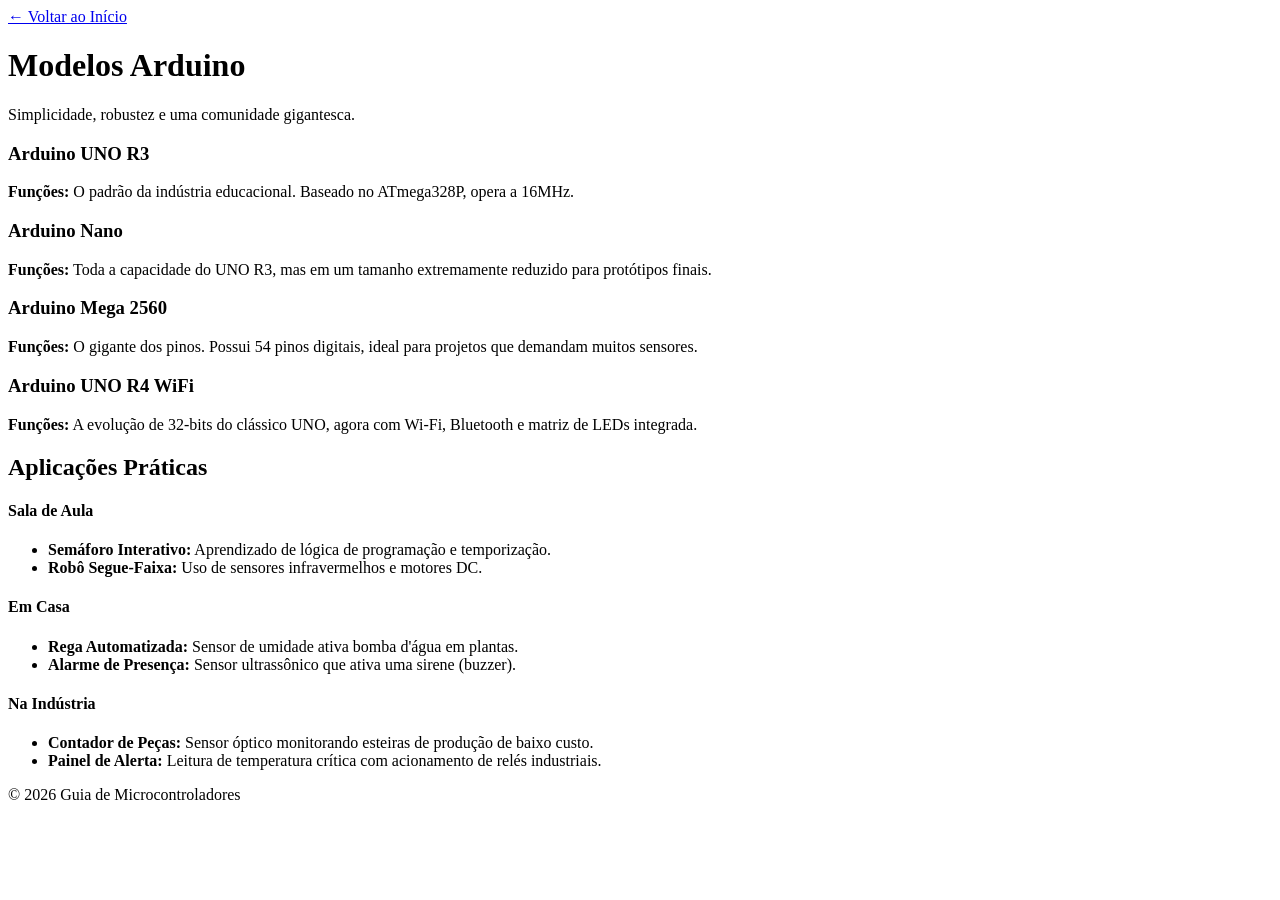
==== arduino.html @ 245a1dcb "Primeiro commit: Site de Microcontroladores estruturado" ====
<!DOCTYPE html>
<html lang="pt-BR">
<head>
    <meta charset="UTF-8">
    <meta name="viewport" content="width=device-width, initial-scale=1.0">
    <title>Modelos Arduino</title>
    <link rel="stylesheet" href="css/style.css">
</head>
<body>
    <header>
        <div class="container">
            <a href="index.html" class="btn-back">← Voltar ao Início</a>
            <h1>Modelos Arduino</h1>
            <p>Simplicidade, robustez e uma comunidade gigantesca.</p>
        </div>
    </header>

    <main class="container">
        <section class="modelos-grid">
            <div class="modelo-item">
                <h3>Arduino UNO R3</h3>
                <p><strong>Funções:</strong> O padrão da indústria educacional. Baseado no ATmega328P, opera a 16MHz.</p>
            </div>
            <div class="modelo-item">
                <h3>Arduino Nano</h3>
                <p><strong>Funções:</strong> Toda a capacidade do UNO R3, mas em um tamanho extremamente reduzido para protótipos finais.</p>
            </div>
            <div class="modelo-item">
                <h3>Arduino Mega 2560</h3>
                <p><strong>Funções:</strong> O gigante dos pinos. Possui 54 pinos digitais, ideal para projetos que demandam muitos sensores.</p>
            </div>
            <div class="modelo-item">
                <h3>Arduino UNO R4 WiFi</h3>
                <p><strong>Funções:</strong> A evolução de 32-bits do clássico UNO, agora com Wi-Fi, Bluetooth e matriz de LEDs integrada.</p>
            </div>
        </section>

        <h2 class="section-title">Aplicações Práticas</h2>
        <section class="aplicacoes-grid">
            <div class="app-card aula">
                <h4>Sala de Aula</h4>
                <ul>
                    <li><strong>Semáforo Interativo:</strong> Aprendizado de lógica de programação e temporização.</li>
                    <li><strong>Robô Segue-Faixa:</strong> Uso de sensores infravermelhos e motores DC.</li>
                </ul>
            </div>
            <div class="app-card casa">
                <h4>Em Casa</h4>
                <ul>
                    <li><strong>Rega Automatizada:</strong> Sensor de umidade ativa bomba d'água em plantas.</li>
                    <li><strong>Alarme de Presença:</strong> Sensor ultrassônico que ativa uma sirene (buzzer).</li>
                </ul>
            </div>
            <div class="app-card industria">
                <h4>Na Indústria</h4>
                <ul>
                    <li><strong>Contador de Peças:</strong> Sensor óptico monitorando esteiras de produção de baixo custo.</li>
                    <li><strong>Painel de Alerta:</strong> Leitura de temperatura crítica com acionamento de relés industriais.</li>
                </ul>
            </div>
        </section>
    </main>

    <footer>
        <p>&copy; 2026 Guia de Microcontroladores</p>
    </footer>
</body>
</html>
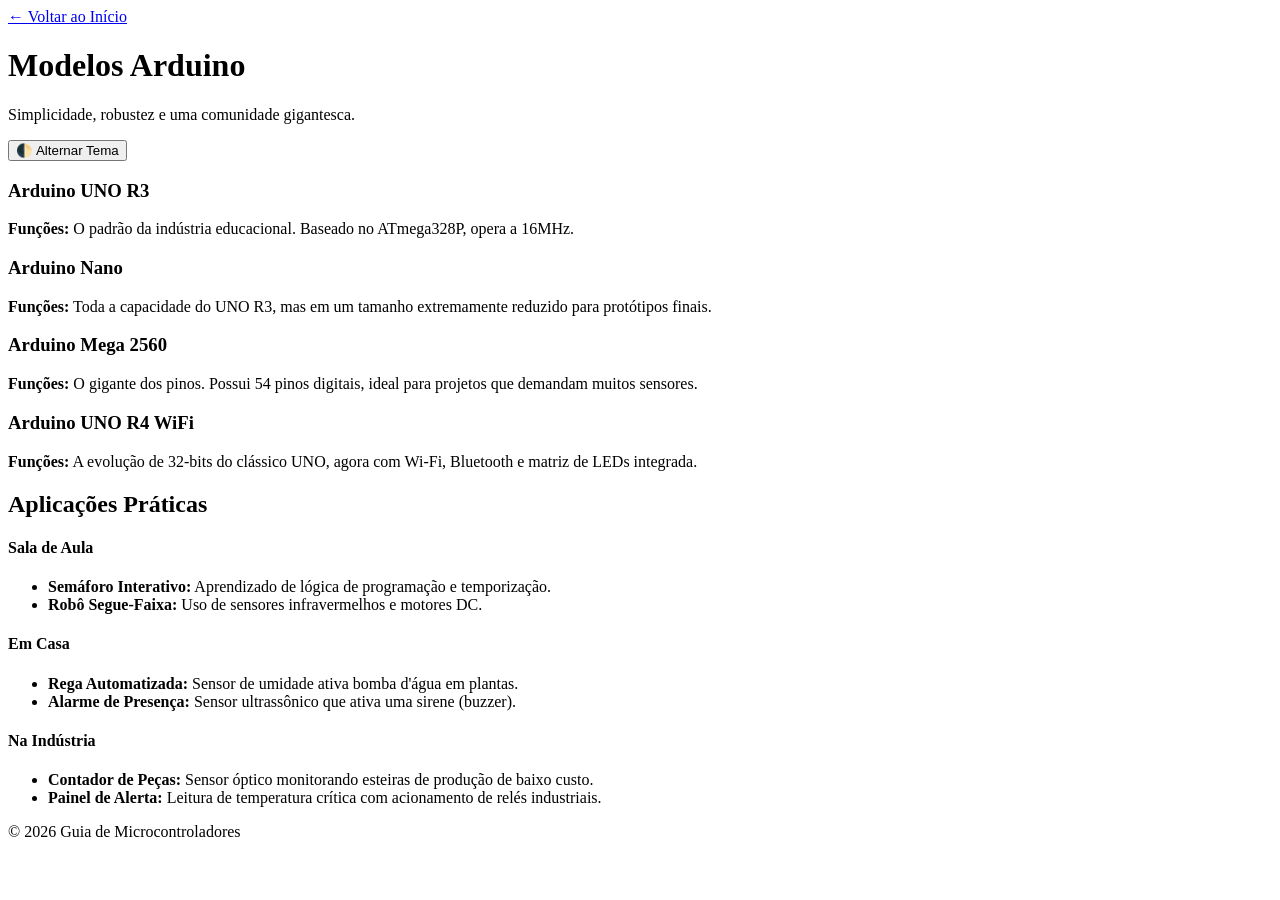
==== commit 6a88f3e2: "fix: corrige caminho do CSS case-sensitive e melhora UI" ====
--- a/arduino.html
+++ b/arduino.html
@@ -8,14 +8,18 @@
 </head>
 <body>
     <header>
-        <div class="container">
-            <a href="index.html" class="btn-back">← Voltar ao Início</a>
-            <h1>Modelos Arduino</h1>
-            <p>Simplicidade, robustez e uma comunidade gigantesca.</p>
+        <div class="container header-layout">
+            <div class="header-info">
+                <a href="index.html" class="btn-back">← Voltar ao Início</a>
+                <h1>Modelos Arduino</h1>
+                <p>Simplicidade, robustez e uma comunidade gigantesca.</p>
+            </div>
+            <button id="theme-toggle" class="btn-theme" aria-label="Alternar tema">🌓 Alternar Tema</button>
         </div>
     </header>
 
     <main class="container">
+        <!-- Vitrine de Modelos -->
         <section class="modelos-grid">
             <div class="modelo-item">
                 <h3>Arduino UNO R3</h3>
@@ -35,23 +39,24 @@
             </div>
         </section>
 
+        <!-- Áreas de Aplicação -->
         <h2 class="section-title">Aplicações Práticas</h2>
         <section class="aplicacoes-grid">
-            <div class="app-card aula">
+            <div class="app-card">
                 <h4>Sala de Aula</h4>
                 <ul>
                     <li><strong>Semáforo Interativo:</strong> Aprendizado de lógica de programação e temporização.</li>
                     <li><strong>Robô Segue-Faixa:</strong> Uso de sensores infravermelhos e motores DC.</li>
                 </ul>
             </div>
-            <div class="app-card casa">
+            <div class="app-card">
                 <h4>Em Casa</h4>
                 <ul>
                     <li><strong>Rega Automatizada:</strong> Sensor de umidade ativa bomba d'água em plantas.</li>
                     <li><strong>Alarme de Presença:</strong> Sensor ultrassônico que ativa uma sirene (buzzer).</li>
                 </ul>
             </div>
-            <div class="app-card industria">
+            <div class="app-card">
                 <h4>Na Indústria</h4>
                 <ul>
                     <li><strong>Contador de Peças:</strong> Sensor óptico monitorando esteiras de produção de baixo custo.</li>
@@ -64,5 +69,7 @@
     <footer>
         <p>&copy; 2026 Guia de Microcontroladores</p>
     </footer>
+
+    <script src="js/main.js"></script>
 </body>
 </html>
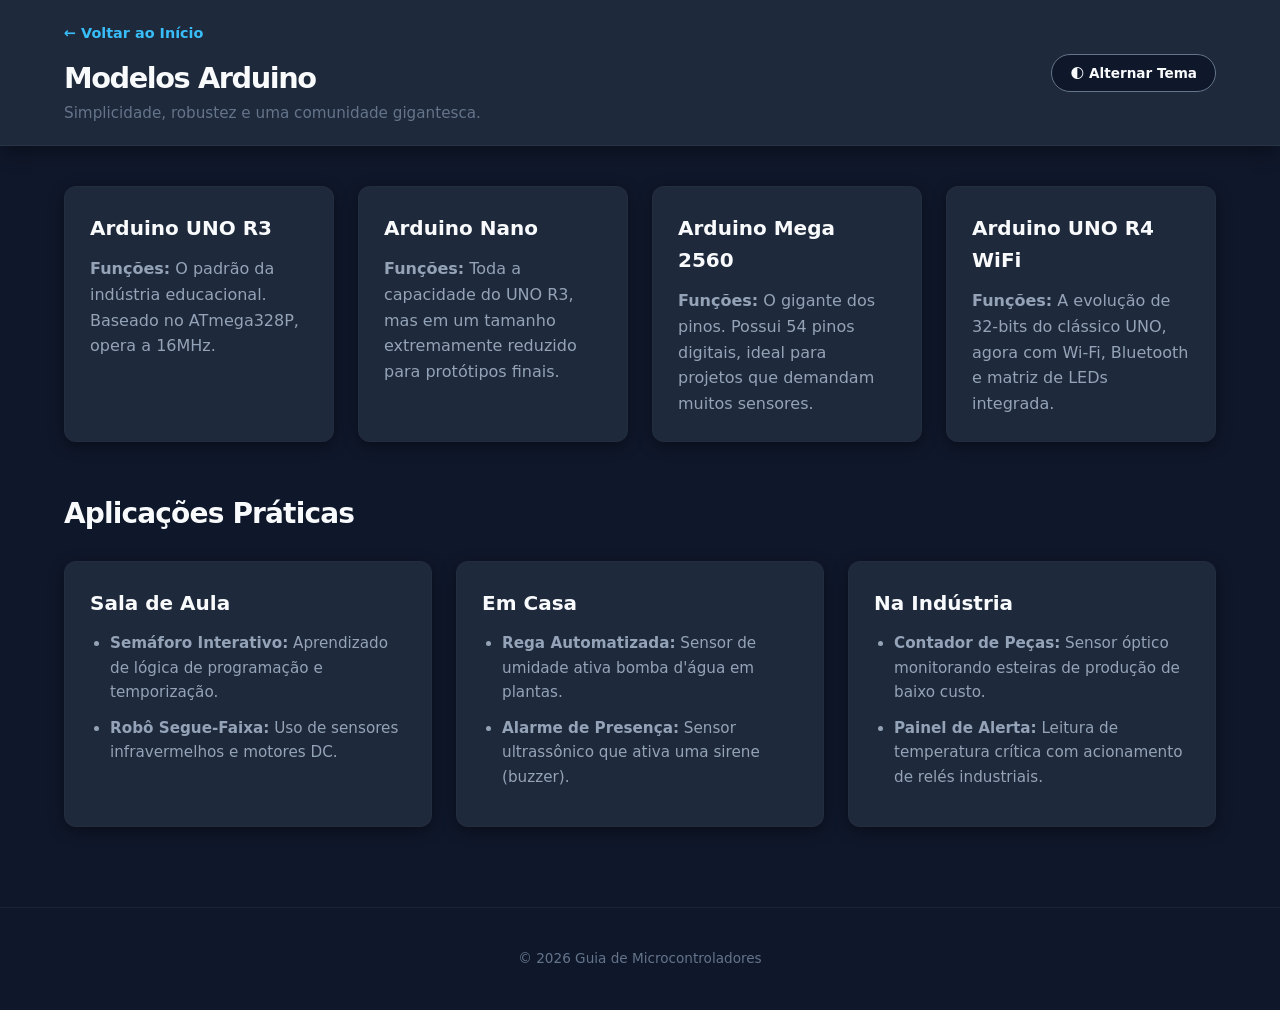
==== commit e1bed54c: "fix: altera caminhos do JS para maiúsculo resolvendo tema e quiz" ====
--- a/arduino.html
+++ b/arduino.html
@@ -4,7 +4,7 @@
     <meta charset="UTF-8">
     <meta name="viewport" content="width=device-width, initial-scale=1.0">
     <title>Modelos Arduino</title>
-    <link rel="stylesheet" href="css/style.css">
+    <link rel="stylesheet" href="CSS/style.css">
 </head>
 <body>
     <header>
@@ -19,7 +19,6 @@
     </header>
 
     <main class="container">
-        <!-- Vitrine de Modelos -->
         <section class="modelos-grid">
             <div class="modelo-item">
                 <h3>Arduino UNO R3</h3>
@@ -39,7 +38,6 @@
             </div>
         </section>
 
-        <!-- Áreas de Aplicação -->
         <h2 class="section-title">Aplicações Práticas</h2>
         <section class="aplicacoes-grid">
             <div class="app-card">
@@ -70,6 +68,6 @@
         <p>&copy; 2026 Guia de Microcontroladores</p>
     </footer>
 
-    <script src="js/main.js"></script>
+    <script src="JS/main.js"></script>
 </body>
 </html>
--- a/CSS/style.css
+++ b/CSS/style.css
@@ -0,0 +1,332 @@
+/* Configuração de Variáveis de Cores (Tema Escuro Padrão) */
+:root {
+    --bg-principal: #0f172a;
+    --bg-card: #1e293b;
+    --bg-header: #1e293b;
+    --texto-principal: #94a3b8;
+    --texto-destaque: #f8fafc;
+    --texto-suave: #64748b;
+    --borda-neon: #38bdf8;
+    --bg-quiz-banner: linear-gradient(135deg, #1e40af, #1e1b4b);
+    --sombra: rgba(0, 0, 0, 0.4);
+    --radius: 12px;
+}
+
+/* Variáveis para o Tema Claro */
+[data-theme="light"] {
+    --bg-principal: #f1f5f9;
+    --bg-card: #ffffff;
+    --bg-header: #ffffff;
+    --texto-principal: #334155;
+    --texto-destaque: #0f172a;
+    --texto-suave: #64748b;
+    --borda-neon: #0284c7;
+    --bg-quiz-banner: linear-gradient(135deg, #3b82f6, #1d4ed8);
+    --sombra: rgba(148, 163, 184, 0.1);
+    --radius: 12px;
+}
+
+/* Reset Global */
+* {
+    margin: 0;
+    padding: 0;
+    box-sizing: border-box;
+    font-family: 'Inter', system-ui, -apple-system, sans-serif;
+    transition: background-color 0.25s ease, color 0.25s ease, border-color 0.25s ease;
+}
+
+body {
+    background-color: var(--bg-principal);
+    color: var(--texto-principal);
+    line-height: 1.6;
+}
+
+.container {
+    max-width: 1200px;
+    margin: 0 auto;
+    padding: 0 24px;
+}
+
+/* Header Moderno */
+header {
+    background-color: var(--bg-header);
+    padding: 20px 0;
+    border-bottom: 1px solid rgba(255, 255, 255, 0.05);
+    box-shadow: 0 4px 20px var(--sombra);
+    margin-bottom: 40px;
+}
+
+[data-theme="light"] header {
+    border-bottom: 1px solid rgba(0, 0, 0, 0.05);
+}
+
+.header-layout {
+    display: flex;
+    justify-content: space-between;
+    align-items: center;
+    gap: 20px;
+}
+
+header h1 {
+    color: var(--texto-destaque);
+    font-size: 1.8rem;
+    font-weight: 800;
+    letter-spacing: -0.05em;
+}
+
+header p {
+    color: var(--texto-suave);
+    font-size: 0.95rem;
+}
+
+/* Botão de Alternar Tema */
+.btn-theme {
+    background-color: var(--bg-principal);
+    color: var(--texto-destaque);
+    border: 1px solid var(--texto-suave);
+    padding: 10px 18px;
+    border-radius: 30px;
+    cursor: pointer;
+    font-weight: 600;
+    font-size: 0.85rem;
+    display: flex;
+    align-items: center;
+    gap: 8px;
+}
+
+.btn-theme:hover {
+    border-color: var(--borda-neon);
+    transform: translateY(-1px);
+}
+
+/* Botões Gerais */
+.btn {
+    display: inline-flex;
+    align-items: center;
+    justify-content: center;
+    background-color: #2563eb;
+    color: #ffffff;
+    padding: 12px 24px;
+    text-decoration: none;
+    border-radius: 8px;
+    font-weight: 600;
+    border: none;
+    cursor: pointer;
+    transition: all 0.2s ease;
+}
+
+.btn:hover {
+    background-color: #1d4ed8;
+    transform: translateY(-2px);
+    box-shadow: 0 4px 12px rgba(37, 99, 235, 0.3);
+}
+
+.btn-back {
+    color: var(--borda-neon);
+    text-decoration: none;
+    display: inline-flex;
+    align-items: center;
+    gap: 5px;
+    margin-bottom: 10px;
+    font-weight: 600;
+    font-size: 0.9rem;
+}
+
+/* Hero Banner (Quiz) */
+.quiz-banner {
+    background: var(--bg-quiz-banner);
+    color: #ffffff;
+    border-radius: var(--radius);
+    padding: 40px 30px;
+    text-align: center;
+    margin-bottom: 40px;
+    box-shadow: 0 10px 30px var(--sombra);
+}
+
+.quiz-banner h2 {
+    font-size: 2rem;
+    font-weight: 700;
+    margin-bottom: 10px;
+    letter-spacing: -0.03em;
+}
+
+.btn-quiz {
+    background-color: #10b981;
+    margin-top: 20px;
+}
+
+.btn-quiz:hover {
+    background-color: #059669;
+    box-shadow: 0 4px 12px rgba(16, 185, 129, 0.3);
+}
+
+/* Grids de Plataformas e Cards */
+.grid-plataformas {
+    display: grid;
+    grid-template-columns: repeat(auto-fit, minmax(320px, 1fr));
+    gap: 30px;
+}
+
+.card-plataforma {
+    background-color: var(--bg-card);
+    padding: 35px;
+    border-radius: var(--radius);
+    box-shadow: 0 4px 20px var(--sombra);
+    border: 1px solid rgba(255, 255, 255, 0.02);
+    display: flex;
+    flex-direction: column;
+    justify-content: space-between;
+    align-items: center;
+    text-align: center;
+}
+
+[data-theme="light"] .card-plataforma {
+    border: 1px solid rgba(0, 0, 0, 0.05);
+}
+
+.card-plataforma h2 {
+    color: var(--texto-destaque);
+    font-size: 1.5rem;
+    margin-bottom: 15px;
+}
+
+.card-plataforma p {
+    margin-bottom: 25px;
+    font-size: 0.95rem;
+}
+
+.arduino-card { border-top: 4px solid #00979d; }
+.esp32-card { border-top: 4px solid #e73525; }
+
+/* Subpáginas (Modelos e Aplicações) */
+.modelos-grid, .aplicacoes-grid {
+    display: grid;
+    grid-template-columns: repeat(auto-fit, minmax(260px, 1fr));
+    gap: 24px;
+    margin-bottom: 40px;
+}
+
+.modelo-item, .app-card {
+    background-color: var(--bg-card);
+    padding: 25px;
+    border-radius: var(--radius);
+    box-shadow: 0 4px 15px var(--sombra);
+    border: 1px solid rgba(255, 255, 255, 0.02);
+}
+
+[data-theme="light"] .modelo-item, [data-theme="light"] .app-card {
+    border: 1px solid rgba(0, 0, 0, 0.04);
+}
+
+.modelo-item h3, .app-card h4 {
+    color: var(--texto-destaque);
+    font-size: 1.25rem;
+    margin-bottom: 12px;
+}
+
+.section-title {
+    margin: 50px 0 24px 0;
+    font-size: 1.75rem;
+    font-weight: 700;
+    color: var(--texto-destaque);
+    letter-spacing: -0.03em;
+}
+
+.app-card ul {
+    padding-left: 20px;
+}
+
+.app-card li {
+    margin-bottom: 12px;
+    font-size: 0.95rem;
+}
+
+/* Estilização Premium do Quiz */
+.quiz-container {
+    background-color: var(--bg-card);
+    padding: 40px;
+    border-radius: var(--radius);
+    max-width: 680px;
+    margin: 0 auto;
+    box-shadow: 0 10px 30px var(--sombra);
+}
+
+.question {
+    margin-bottom: 30px;
+    border-bottom: 1px solid rgba(255, 255, 255, 0.05);
+    padding-bottom: 25px;
+}
+
+[data-theme="light"] .question {
+    border-bottom: 1px solid rgba(0, 0, 0, 0.05);
+}
+
+.question p {
+    color: var(--texto-destaque);
+    font-weight: 600;
+    font-size: 1.1rem;
+    margin-bottom: 16px;
+}
+
+.question label {
+    display: flex;
+    align-items: center;
+    gap: 12px;
+    margin-bottom: 12px;
+    cursor: pointer;
+    padding: 12px 16px;
+    background-color: rgba(0, 0, 0, 0.15);
+    border-radius: 8px;
+    font-size: 0.95rem;
+    border: 1px solid transparent;
+}
+
+[data-theme="light"] .question label {
+    background-color: rgba(0, 0, 0, 0.02);
+}
+
+.question label:hover {
+    border-color: var(--borda-neon);
+    background-color: rgba(0, 0, 0, 0.25);
+}
+
+.question input[type="radio"] {
+    accent-color: #2563eb;
+    width: 18px;
+    height: 18px;
+}
+
+.btn-submit {
+    width: 100%;
+    background-color: #10b981;
+    font-size: 1.1rem;
+    padding: 15px;
+}
+
+.btn-submit:hover {
+    background-color: #059669;
+}
+
+.resultado-box {
+    margin-top: 30px;
+    padding: 30px;
+    background-color: var(--bg-principal);
+    border-left: 4px solid #10b981;
+    border-radius: var(--radius);
+}
+
+.resultado-box h2 {
+    color: var(--texto-destaque);
+    margin-bottom: 10px;
+}
+
+.hidden { display: none; }
+
+footer {
+    text-align: center;
+    padding: 40px 0;
+    margin-top: 80px;
+    border-top: 1px solid rgba(255, 255, 255, 0.05);
+    font-size: 0.85rem;
+    color: var(--texto-suave);
+}
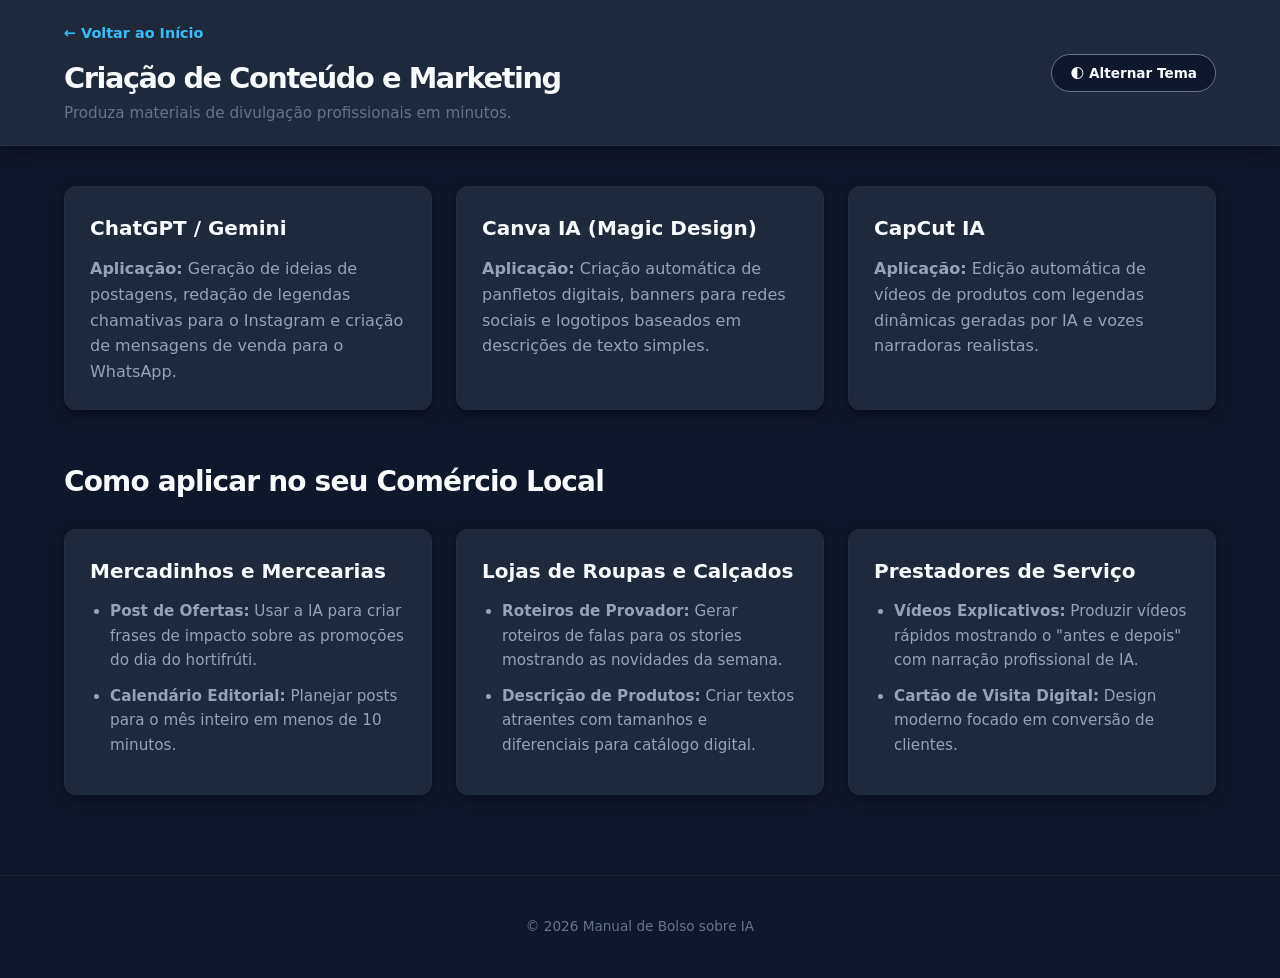
==== commit ec416af8: "feat: transforma plataforma em Manual de Bolso sobre IA" ====
--- a/arduino.html
+++ b/arduino.html
@@ -3,7 +3,7 @@
 <head>
     <meta charset="UTF-8">
     <meta name="viewport" content="width=device-width, initial-scale=1.0">
-    <title>Modelos Arduino</title>
+    <title>IA para Criação de Conteúdo e Marketing</title>
     <link rel="stylesheet" href="CSS/style.css">
 </head>
 <body>
@@ -11,8 +11,8 @@
         <div class="container header-layout">
             <div class="header-info">
                 <a href="index.html" class="btn-back">← Voltar ao Início</a>
-                <h1>Modelos Arduino</h1>
-                <p>Simplicidade, robustez e uma comunidade gigantesca.</p>
+                <h1>Criação de Conteúdo e Marketing</h1>
+                <p>Produza materiais de divulgação profissionais em minutos.</p>
             </div>
             <button id="theme-toggle" class="btn-theme" aria-label="Alternar tema">🌓 Alternar Tema</button>
         </div>
@@ -21,51 +21,47 @@
     <main class="container">
         <section class="modelos-grid">
             <div class="modelo-item">
-                <h3>Arduino UNO R3</h3>
-                <p><strong>Funções:</strong> O padrão da indústria educacional. Baseado no ATmega328P, opera a 16MHz.</p>
+                <h3>ChatGPT / Gemini</h3>
+                <p><strong>Aplicação:</strong> Geração de ideias de postagens, redação de legendas chamativas para o Instagram e criação de mensagens de venda para o WhatsApp.</p>
             </div>
             <div class="modelo-item">
-                <h3>Arduino Nano</h3>
-                <p><strong>Funções:</strong> Toda a capacidade do UNO R3, mas em um tamanho extremamente reduzido para protótipos finais.</p>
+                <h3>Canva IA (Magic Design)</h3>
+                <p><strong>Aplicação:</strong> Criação automática de panfletos digitais, banners para redes sociais e logotipos baseados em descrições de texto simples.</p>
             </div>
             <div class="modelo-item">
-                <h3>Arduino Mega 2560</h3>
-                <p><strong>Funções:</strong> O gigante dos pinos. Possui 54 pinos digitais, ideal para projetos que demandam muitos sensores.</p>
-            </div>
-            <div class="modelo-item">
-                <h3>Arduino UNO R4 WiFi</h3>
-                <p><strong>Funções:</strong> A evolução de 32-bits do clássico UNO, agora com Wi-Fi, Bluetooth e matriz de LEDs integrada.</p>
+                <h3>CapCut IA</h3>
+                <p><strong>Aplicação:</strong> Edição automática de vídeos de produtos com legendas dinâmicas geradas por IA e vozes narradoras realistas.</p>
             </div>
         </section>
 
-        <h2 class="section-title">Aplicações Práticas</h2>
+        <h2 class="section-title">Como aplicar no seu Comércio Local</h2>
         <section class="aplicacoes-grid">
             <div class="app-card">
-                <h4>Sala de Aula</h4>
+                <h4>Mercadinhos e Mercearias</h4>
                 <ul>
-                    <li><strong>Semáforo Interativo:</strong> Aprendizado de lógica de programação e temporização.</li>
-                    <li><strong>Robô Segue-Faixa:</strong> Uso de sensores infravermelhos e motores DC.</li>
+                    <li><strong>Post de Ofertas:</strong> Usar a IA para criar frases de impacto sobre as promoções do dia do hortifrúti.</li>
+                    <li><strong>Calendário Editorial:</strong> Planejar posts para o mês inteiro em menos de 10 minutos.</li>
                 </ul>
             </div>
             <div class="app-card">
-                <h4>Em Casa</h4>
+                <h4>Lojas de Roupas e Calçados</h4>
                 <ul>
-                    <li><strong>Rega Automatizada:</strong> Sensor de umidade ativa bomba d'água em plantas.</li>
-                    <li><strong>Alarme de Presença:</strong> Sensor ultrassônico que ativa uma sirene (buzzer).</li>
+                    <li><strong>Roteiros de Provador:</strong> Gerar roteiros de falas para os stories mostrando as novidades da semana.</li>
+                    <li><strong>Descrição de Produtos:</strong> Criar textos atraentes com tamanhos e diferenciais para catálogo digital.</li>
                 </ul>
             </div>
             <div class="app-card">
-                <h4>Na Indústria</h4>
+                <h4>Prestadores de Serviço</h4>
                 <ul>
-                    <li><strong>Contador de Peças:</strong> Sensor óptico monitorando esteiras de produção de baixo custo.</li>
-                    <li><strong>Painel de Alerta:</strong> Leitura de temperatura crítica com acionamento de relés industriais.</li>
+                    <li><strong>Vídeos Explicativos:</strong> Produzir vídeos rápidos mostrando o "antes e depois" com narração profissional de IA.</li>
+                    <li><strong>Cartão de Visita Digital:</strong> Design moderno focado em conversão de clientes.</li>
                 </ul>
             </div>
         </section>
     </main>
 
     <footer>
-        <p>&copy; 2026 Guia de Microcontroladores</p>
+        <p>&copy; 2026 Manual de Bolso sobre IA</p>
     </footer>
 
     <script src="JS/main.js"></script>
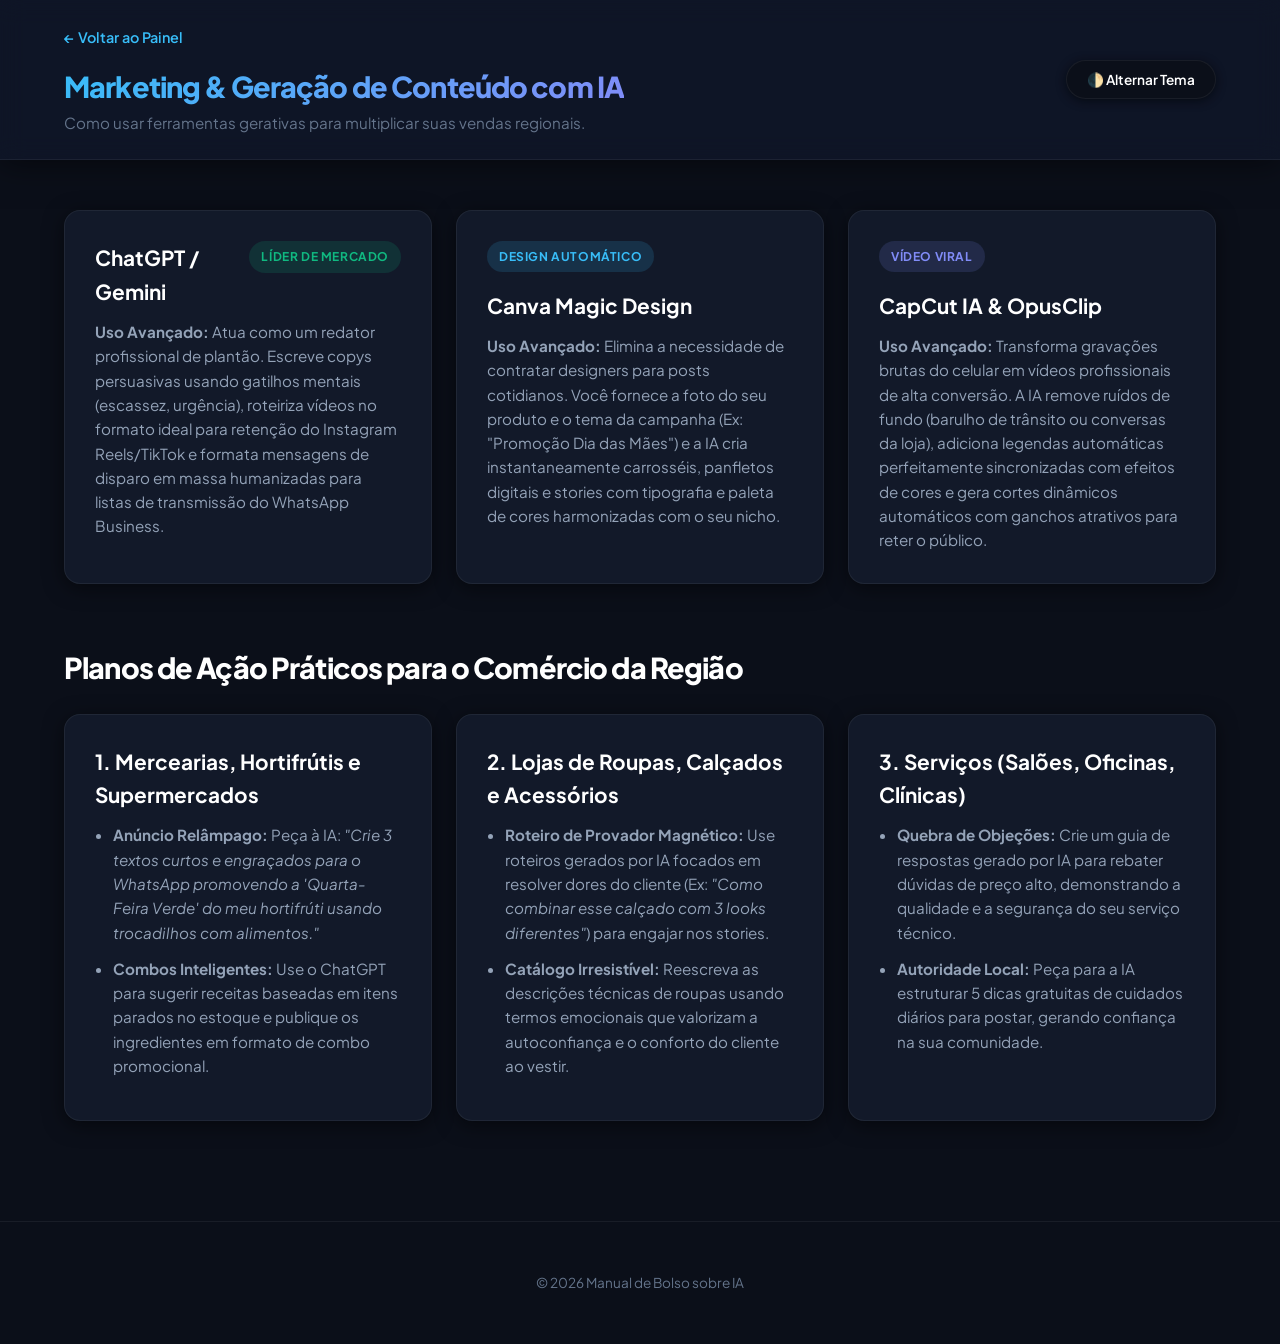
==== commit 7b74c937: "design: implementa glassmorphism, badges e conteúdos aprofundados de IA" ====
--- a/arduino.html
+++ b/arduino.html
@@ -3,16 +3,16 @@
 <head>
     <meta charset="UTF-8">
     <meta name="viewport" content="width=device-width, initial-scale=1.0">
-    <title>IA para Criação de Conteúdo e Marketing</title>
+    <title>Manual de IA - Marketing e Conteúdo</title>
     <link rel="stylesheet" href="CSS/style.css">
 </head>
 <body>
     <header>
         <div class="container header-layout">
             <div class="header-info">
-                <a href="index.html" class="btn-back">← Voltar ao Início</a>
-                <h1>Criação de Conteúdo e Marketing</h1>
-                <p>Produza materiais de divulgação profissionais em minutos.</p>
+                <a href="index.html" class="btn-back">← Voltar ao Painel</a>
+                <h1>Marketing & Geração de Conteúdo com IA</h1>
+                <p>Como usar ferramentas gerativas para multiplicar suas vendas regionais.</p>
             </div>
             <button id="theme-toggle" class="btn-theme" aria-label="Alternar tema">🌓 Alternar Tema</button>
         </div>
@@ -21,40 +21,43 @@
     <main class="container">
         <section class="modelos-grid">
             <div class="modelo-item">
+                <span class="badge badge-free">Líder de Mercado</span>
                 <h3>ChatGPT / Gemini</h3>
-                <p><strong>Aplicação:</strong> Geração de ideias de postagens, redação de legendas chamativas para o Instagram e criação de mensagens de venda para o WhatsApp.</p>
+                <p><strong>Uso Avançado:</strong> Atua como um redator profissional de plantão. Escreve copys persuasivas usando gatilhos mentais (escassez, urgência), roteiriza vídeos no formato ideal para retenção do Instagram Reels/TikTok e formata mensagens de disparo em massa humanizadas para listas de transmissão do WhatsApp Business.</p>
             </div>
             <div class="modelo-item">
-                <h3>Canva IA (Magic Design)</h3>
-                <p><strong>Aplicação:</strong> Criação automática de panfletos digitais, banners para redes sociais e logotipos baseados em descrições de texto simples.</p>
+                <span class="badge badge-mk">Design Automático</span>
+                <h3>Canva Magic Design</h3>
+                <p><strong>Uso Avançado:</strong> Elimina a necessidade de contratar designers para posts cotidianos. Você fornece a foto do seu produto e o tema da campanha (Ex: "Promoção Dia das Mães") e a IA cria instantaneamente carrosséis, panfletos digitais e stories com tipografia e paleta de cores harmonizadas com o seu nicho.</p>
             </div>
             <div class="modelo-item">
-                <h3>CapCut IA</h3>
-                <p><strong>Aplicação:</strong> Edição automática de vídeos de produtos com legendas dinâmicas geradas por IA e vozes narradoras realistas.</p>
+                <span class="badge badge-gt">Vídeo Viral</span>
+                <h3>CapCut IA & OpusClip</h3>
+                <p><strong>Uso Avançado:</strong> Transforma gravações brutas do celular em vídeos profissionais de alta conversão. A IA remove ruídos de fundo (barulho de trânsito ou conversas da loja), adiciona legendas automáticas perfeitamente sincronizadas com efeitos de cores e gera cortes dinâmicos automáticos com ganchos atrativos para reter o público.</p>
             </div>
         </section>
 
-        <h2 class="section-title">Como aplicar no seu Comércio Local</h2>
+        <h2 class="section-title">Planos de Ação Práticos para o Comércio da Região</h2>
         <section class="aplicacoes-grid">
             <div class="app-card">
-                <h4>Mercadinhos e Mercearias</h4>
+                <h4>1. Mercearias, Hortifrútis e Supermercados</h4>
                 <ul>
-                    <li><strong>Post de Ofertas:</strong> Usar a IA para criar frases de impacto sobre as promoções do dia do hortifrúti.</li>
-                    <li><strong>Calendário Editorial:</strong> Planejar posts para o mês inteiro em menos de 10 minutos.</li>
+                    <li><strong>Anúncio Relâmpago:</strong> Peça à IA: <em>"Crie 3 textos curtos e engraçados para o WhatsApp promovendo a 'Quarta-Feira Verde' do meu hortifrúti usando trocadilhos com alimentos."</em></li>
+                    <li><strong>Combos Inteligentes:</strong> Use o ChatGPT para sugerir receitas baseadas em itens parados no estoque e publique os ingredientes em formato de combo promocional.</li>
                 </ul>
             </div>
             <div class="app-card">
-                <h4>Lojas de Roupas e Calçados</h4>
+                <h4>2. Lojas de Roupas, Calçados e Acessórios</h4>
                 <ul>
-                    <li><strong>Roteiros de Provador:</strong> Gerar roteiros de falas para os stories mostrando as novidades da semana.</li>
-                    <li><strong>Descrição de Produtos:</strong> Criar textos atraentes com tamanhos e diferenciais para catálogo digital.</li>
+                    <li><strong>Roteiro de Provador Magnético:</strong> Use roteiros gerados por IA focados em resolver dores do cliente (Ex: <em>"Como combinar esse calçado com 3 looks diferentes"</em>) para engajar nos stories.</li>
+                    <li><strong>Catálogo Irresistível:</strong> Reescreva as descrições técnicas de roupas usando termos emocionais que valorizam a autoconfiança e o conforto do cliente ao vestir.</li>
                 </ul>
             </div>
             <div class="app-card">
-                <h4>Prestadores de Serviço</h4>
+                <h4>3. Serviços (Salões, Oficinas, Clínicas)</h4>
                 <ul>
-                    <li><strong>Vídeos Explicativos:</strong> Produzir vídeos rápidos mostrando o "antes e depois" com narração profissional de IA.</li>
-                    <li><strong>Cartão de Visita Digital:</strong> Design moderno focado em conversão de clientes.</li>
+                    <li><strong>Quebra de Objeções:</strong> Crie um guia de respostas gerado por IA para rebater dúvidas de preço alto, demonstrando a qualidade e a segurança do seu serviço técnico.</li>
+                    <li><strong>Autoridade Local:</strong> Peça para a IA estruturar 5 dicas gratuitas de cuidados diários para postar, gerando confiança na sua comunidade.</li>
                 </ul>
             </div>
         </section>
--- a/CSS/style.css
+++ b/CSS/style.css
@@ -1,44 +1,50 @@
-/* Configuração de Variáveis de Cores (Tema Escuro Padrão) */
+/* Importando uma fonte mais moderna e limpa */
+@import url('https://fonts.googleapis.com/css2?family=Plus+Jakarta+Sans:wght@400;500;600;700;800&display=swap');
+
 :root {
-    --bg-principal: #0f172a;
-    --bg-card: #1e293b;
-    --bg-header: #1e293b;
+    --bg-principal: #0b0f19;
+    --bg-card: rgba(22, 30, 49, 0.7);
+    --bg-header: rgba(15, 23, 42, 0.8);
     --texto-principal: #94a3b8;
-    --texto-destaque: #f8fafc;
+    --texto-destaque: #ffffff;
     --texto-suave: #64748b;
+    --borda-sutil: rgba(255, 255, 255, 0.06);
     --borda-neon: #38bdf8;
-    --bg-quiz-banner: linear-gradient(135deg, #1e40af, #1e1b4b);
-    --sombra: rgba(0, 0, 0, 0.4);
-    --radius: 12px;
-}
-
-/* Variáveis para o Tema Claro */
+    --gradiente-prime: linear-gradient(135deg, #38bdf8 0%, #818cf8 100%);
+    --bg-quiz-banner: linear-gradient(135deg, #1e1b4b 0%, #0f172a 100%);
+    --sombra: rgba(0, 0, 0, 0.5);
+    --glass-blur: blur(12px);
+    --radius: 16px;
+}
+
 [data-theme="light"] {
-    --bg-principal: #f1f5f9;
-    --bg-card: #ffffff;
-    --bg-header: #ffffff;
-    --texto-principal: #334155;
+    --bg-principal: #f8fafc;
+    --bg-card: rgba(255, 255, 255, 0.8);
+    --bg-header: rgba(241, 245, 249, 0.8);
+    --texto-principal: #475569;
     --texto-destaque: #0f172a;
-    --texto-suave: #64748b;
+    --texto-suave: #94a3b8;
+    --borda-sutil: rgba(0, 0, 0, 0.06);
     --borda-neon: #0284c7;
-    --bg-quiz-banner: linear-gradient(135deg, #3b82f6, #1d4ed8);
-    --sombra: rgba(148, 163, 184, 0.1);
-    --radius: 12px;
-}
-
-/* Reset Global */
+    --gradiente-prime: linear-gradient(135deg, #0284c7 0%, #4f46e5 100%);
+    --bg-quiz-banner: linear-gradient(135deg, #e0f2fe 0%, #f1f5f9 100%);
+    --sombra: rgba(148, 163, 184, 0.15);
+}
+
+/* Reset Avançado */
 * {
     margin: 0;
     padding: 0;
     box-sizing: border-box;
-    font-family: 'Inter', system-ui, -apple-system, sans-serif;
-    transition: background-color 0.25s ease, color 0.25s ease, border-color 0.25s ease;
+    font-family: 'Plus Jakarta Sans', sans-serif;
+    transition: background-color 0.3s ease, color 0.3s ease, border-color 0.3s ease, transform 0.2s ease, box-shadow 0.2s ease;
 }
 
 body {
     background-color: var(--bg-principal);
     color: var(--texto-principal);
     line-height: 1.6;
+    overflow-x: hidden;
 }
 
 .container {
@@ -47,17 +53,15 @@
     padding: 0 24px;
 }
 
-/* Header Moderno */
+/* Header com Efeito Vidro Fixo/Flutuante */
 header {
     background-color: var(--bg-header);
-    padding: 20px 0;
-    border-bottom: 1px solid rgba(255, 255, 255, 0.05);
-    box-shadow: 0 4px 20px var(--sombra);
-    margin-bottom: 40px;
-}
-
-[data-theme="light"] header {
-    border-bottom: 1px solid rgba(0, 0, 0, 0.05);
+    backdrop-filter: var(--glass-blur);
+    -webkit-backdrop-filter: var(--glass-blur);
+    padding: 24px 0;
+    border-bottom: 1px solid var(--borda-sutil);
+    box-shadow: 0 4px 30px var(--sombra);
+    margin-bottom: 50px;
 }
 
 .header-layout {
@@ -68,57 +72,57 @@
 }
 
 header h1 {
-    color: var(--texto-destaque);
     font-size: 1.8rem;
     font-weight: 800;
-    letter-spacing: -0.05em;
+    letter-spacing: -0.03em;
+    background: var(--gradiente-prime);
+    -webkit-background-clip: text;
+    -webkit-text-fill-color: transparent;
 }
 
 header p {
     color: var(--texto-suave);
     font-size: 0.95rem;
-}
-
-/* Botão de Alternar Tema */
+    margin-top: 2px;
+}
+
+/* Botão de Alternar Tema Clean */
 .btn-theme {
     background-color: var(--bg-principal);
     color: var(--texto-destaque);
-    border: 1px solid var(--texto-suave);
-    padding: 10px 18px;
-    border-radius: 30px;
+    border: 1px solid var(--borda-sutil);
+    padding: 10px 20px;
+    border-radius: 100px;
     cursor: pointer;
     font-weight: 600;
     font-size: 0.85rem;
-    display: flex;
-    align-items: center;
-    gap: 8px;
+    box-shadow: 0 2px 10px var(--sombra);
 }
 
 .btn-theme:hover {
     border-color: var(--borda-neon);
-    transform: translateY(-1px);
-}
-
-/* Botões Gerais */
+    transform: translateY(-2px);
+}
+
+/* Botões Modernos */
 .btn {
     display: inline-flex;
     align-items: center;
     justify-content: center;
-    background-color: #2563eb;
-    color: #ffffff;
-    padding: 12px 24px;
+    background: var(--gradiente-prime);
+    color: #ffffff !important;
+    padding: 14px 28px;
     text-decoration: none;
-    border-radius: 8px;
+    border-radius: 12px;
     font-weight: 600;
     border: none;
     cursor: pointer;
-    transition: all 0.2s ease;
+    box-shadow: 0 4px 15px rgba(56, 189, 248, 0.2);
 }
 
 .btn:hover {
-    background-color: #1d4ed8;
-    transform: translateY(-2px);
-    box-shadow: 0 4px 12px rgba(37, 99, 235, 0.3);
+    transform: translateY(-3px);
+    box-shadow: 0 8px 25px rgba(56, 189, 248, 0.4);
 }
 
 .btn-back {
@@ -126,114 +130,157 @@
     text-decoration: none;
     display: inline-flex;
     align-items: center;
-    gap: 5px;
-    margin-bottom: 10px;
+    gap: 6px;
+    margin-bottom: 14px;
     font-weight: 600;
     font-size: 0.9rem;
 }
 
-/* Hero Banner (Quiz) */
+/* Hero Section (Quiz Banner) */
 .quiz-banner {
     background: var(--bg-quiz-banner);
-    color: #ffffff;
-    border-radius: var(--radius);
-    padding: 40px 30px;
+    border: 1px solid var(--borda-sutil);
+    border-radius: var(--radius);
+    padding: 50px 40px;
     text-align: center;
-    margin-bottom: 40px;
-    box-shadow: 0 10px 30px var(--sombra);
+    margin-bottom: 50px;
+    box-shadow: 0 20px 40px var(--sombra);
+    position: relative;
+    overflow: hidden;
 }
 
 .quiz-banner h2 {
-    font-size: 2rem;
-    font-weight: 700;
-    margin-bottom: 10px;
-    letter-spacing: -0.03em;
+    font-size: 2.2rem;
+    font-weight: 800;
+    color: var(--texto-destaque);
+    margin-bottom: 12px;
+    letter-spacing: -0.04em;
+}
+
+[data-theme="light"] .quiz-banner h2 {
+    background: linear-gradient(135deg, #0f172a 0%, #1e3a8a 100%);
+    -webkit-background-clip: text;
+    -webkit-text-fill-color: transparent;
+}
+
+.quiz-banner p {
+    max-width: 700px;
+    margin: 0 auto 24px auto;
+    font-size: 1.1rem;
 }
 
 .btn-quiz {
-    background-color: #10b981;
-    margin-top: 20px;
+    background: #10b981;
+    box-shadow: 0 4px 15px rgba(16, 185, 129, 0.2);
 }
 
 .btn-quiz:hover {
-    background-color: #059669;
-    box-shadow: 0 4px 12px rgba(16, 185, 129, 0.3);
-}
-
-/* Grids de Plataformas e Cards */
+    background: #0d9488;
+    box-shadow: 0 8px 25px rgba(16, 185, 129, 0.4);
+}
+
+/* Cards com Efeito de Vidro (Glassmorphism) */
 .grid-plataformas {
     display: grid;
-    grid-template-columns: repeat(auto-fit, minmax(320px, 1fr));
+    grid-template-columns: repeat(auto-fit, minmax(340px, 1fr));
     gap: 30px;
 }
 
 .card-plataforma {
     background-color: var(--bg-card);
-    padding: 35px;
-    border-radius: var(--radius);
-    box-shadow: 0 4px 20px var(--sombra);
-    border: 1px solid rgba(255, 255, 255, 0.02);
+    backdrop-filter: var(--glass-blur);
+    -webkit-backdrop-filter: var(--glass-blur);
+    padding: 40px;
+    border-radius: var(--radius);
+    border: 1px solid var(--borda-sutil);
+    box-shadow: 0 10px 30px var(--sombra);
     display: flex;
     flex-direction: column;
     justify-content: space-between;
-    align-items: center;
-    text-align: center;
-}
-
-[data-theme="light"] .card-plataforma {
-    border: 1px solid rgba(0, 0, 0, 0.05);
+    align-items: flex-start;
+    text-align: left;
 }
 
 .card-plataforma h2 {
     color: var(--texto-destaque);
-    font-size: 1.5rem;
-    margin-bottom: 15px;
+    font-size: 1.6rem;
+    font-weight: 700;
+    margin-bottom: 14px;
+    letter-spacing: -0.02em;
 }
 
 .card-plataforma p {
-    margin-bottom: 25px;
-    font-size: 0.95rem;
-}
-
-.arduino-card { border-top: 4px solid #00979d; }
-.esp32-card { border-top: 4px solid #e73525; }
-
-/* Subpáginas (Modelos e Aplicações) */
+    margin-bottom: 30px;
+    font-size: 1rem;
+    color: var(--texto-principal);
+}
+
+.card-plataforma:hover {
+    transform: translateY(-5px);
+    border-color: var(--borda-neon);
+    box-shadow: 0 15px 35px rgba(56, 189, 248, 0.1);
+}
+
+/* Badges/Etiquetas de Categoria */
+.badge {
+    display: inline-block;
+    padding: 6px 12px;
+    border-radius: 100px;
+    font-size: 0.75rem;
+    font-weight: 700;
+    text-transform: uppercase;
+    margin-bottom: 16px;
+    letter-spacing: 0.05em;
+}
+.badge-mk { background: rgba(56, 189, 248, 0.15); color: #38bdf8; }
+.badge-gt { background: rgba(129, 140, 248, 0.15); color: #818cf8; }
+.badge-free { background: rgba(16, 185, 129, 0.15); color: #10b981; float: right; }
+
+/* Subpáginas (Aprofundamento de Assunto) */
 .modelos-grid, .aplicacoes-grid {
     display: grid;
-    grid-template-columns: repeat(auto-fit, minmax(260px, 1fr));
+    grid-template-columns: repeat(auto-fit, minmax(280px, 1fr));
     gap: 24px;
     margin-bottom: 40px;
 }
 
 .modelo-item, .app-card {
     background-color: var(--bg-card);
-    padding: 25px;
-    border-radius: var(--radius);
-    box-shadow: 0 4px 15px var(--sombra);
-    border: 1px solid rgba(255, 255, 255, 0.02);
-}
-
-[data-theme="light"] .modelo-item, [data-theme="light"] .app-card {
-    border: 1px solid rgba(0, 0, 0, 0.04);
+    backdrop-filter: var(--glass-blur);
+    -webkit-backdrop-filter: var(--glass-blur);
+    padding: 30px;
+    border-radius: var(--radius);
+    border: 1px solid var(--borda-sutil);
+    box-shadow: 0 4px 20px var(--sombra);
+}
+
+.modelo-item:hover, .app-card:hover {
+    transform: translateY(-3px);
+    border-color: rgba(255, 255, 255, 0.15);
 }
 
 .modelo-item h3, .app-card h4 {
     color: var(--texto-destaque);
-    font-size: 1.25rem;
+    font-size: 1.3rem;
+    font-weight: 700;
     margin-bottom: 12px;
 }
 
+.modelo-item p {
+    font-size: 0.95rem;
+    color: var(--texto-principal);
+}
+
 .section-title {
-    margin: 50px 0 24px 0;
-    font-size: 1.75rem;
-    font-weight: 700;
+    margin: 60px 0 24px 0;
+    font-size: 1.8rem;
+    font-weight: 800;
     color: var(--texto-destaque);
     letter-spacing: -0.03em;
 }
 
 .app-card ul {
-    padding-left: 20px;
+    padding-left: 18px;
 }
 
 .app-card li {
@@ -241,92 +288,81 @@
     font-size: 0.95rem;
 }
 
-/* Estilização Premium do Quiz */
+/* Quiz Style Avançado */
 .quiz-container {
     background-color: var(--bg-card);
-    padding: 40px;
-    border-radius: var(--radius);
-    max-width: 680px;
+    backdrop-filter: var(--glass-blur);
+    padding: 45px;
+    border-radius: var(--radius);
+    max-width: 720px;
     margin: 0 auto;
-    box-shadow: 0 10px 30px var(--sombra);
+    border: 1px solid var(--borda-sutil);
+    box-shadow: 0 20px 40px var(--sombra);
 }
 
 .question {
-    margin-bottom: 30px;
-    border-bottom: 1px solid rgba(255, 255, 255, 0.05);
-    padding-bottom: 25px;
-}
-
-[data-theme="light"] .question {
-    border-bottom: 1px solid rgba(0, 0, 0, 0.05);
+    margin-bottom: 35px;
+    border-bottom: 1px solid var(--borda-sutil);
+    padding-bottom: 30px;
 }
 
 .question p {
     color: var(--texto-destaque);
-    font-weight: 600;
-    font-size: 1.1rem;
-    margin-bottom: 16px;
+    font-weight: 700;
+    font-size: 1.15rem;
+    margin-bottom: 20px;
 }
 
 .question label {
     display: flex;
     align-items: center;
-    gap: 12px;
-    margin-bottom: 12px;
+    gap: 14px;
+    margin-bottom: 14px;
     cursor: pointer;
-    padding: 12px 16px;
-    background-color: rgba(0, 0, 0, 0.15);
-    border-radius: 8px;
-    font-size: 0.95rem;
-    border: 1px solid transparent;
+    padding: 16px 20px;
+    background-color: rgba(0, 0, 0, 0.2);
+    border-radius: 12px;
+    font-size: 1rem;
+    border: 1px solid var(--borda-sutil);
 }
 
 [data-theme="light"] .question label {
-    background-color: rgba(0, 0, 0, 0.02);
+    background-color: rgba(255, 255, 255, 0.5);
 }
 
 .question label:hover {
     border-color: var(--borda-neon);
-    background-color: rgba(0, 0, 0, 0.25);
+    background-color: rgba(56, 189, 248, 0.05);
+    transform: translateX(4px);
 }
 
 .question input[type="radio"] {
-    accent-color: #2563eb;
-    width: 18px;
-    height: 18px;
+    accent-color: var(--borda-neon);
+    width: 20px;
+    height: 20px;
 }
 
 .btn-submit {
     width: 100%;
-    background-color: #10b981;
+    padding: 18px;
     font-size: 1.1rem;
-    padding: 15px;
-}
-
-.btn-submit:hover {
-    background-color: #059669;
+    background: var(--gradiente-prime);
 }
 
 .resultado-box {
-    margin-top: 30px;
-    padding: 30px;
-    background-color: var(--bg-principal);
-    border-left: 4px solid #10b981;
-    border-radius: var(--radius);
-}
-
-.resultado-box h2 {
-    color: var(--texto-destaque);
-    margin-bottom: 10px;
-}
-
-.hidden { display: none; }
-
+    margin-top: 40px;
+    padding: 35px;
+    background-color: rgba(16, 185, 129, 0.08);
+    border: 1px solid #10b981;
+    border-radius: var(--radius);
+}
+
+/* Footer modernizado */
 footer {
     text-align: center;
-    padding: 40px 0;
-    margin-top: 80px;
-    border-top: 1px solid rgba(255, 255, 255, 0.05);
+    padding: 50px 0;
+    margin-top: 100px;
+    border-top: 1px solid var(--borda-sutil);
     font-size: 0.85rem;
     color: var(--texto-suave);
 }
